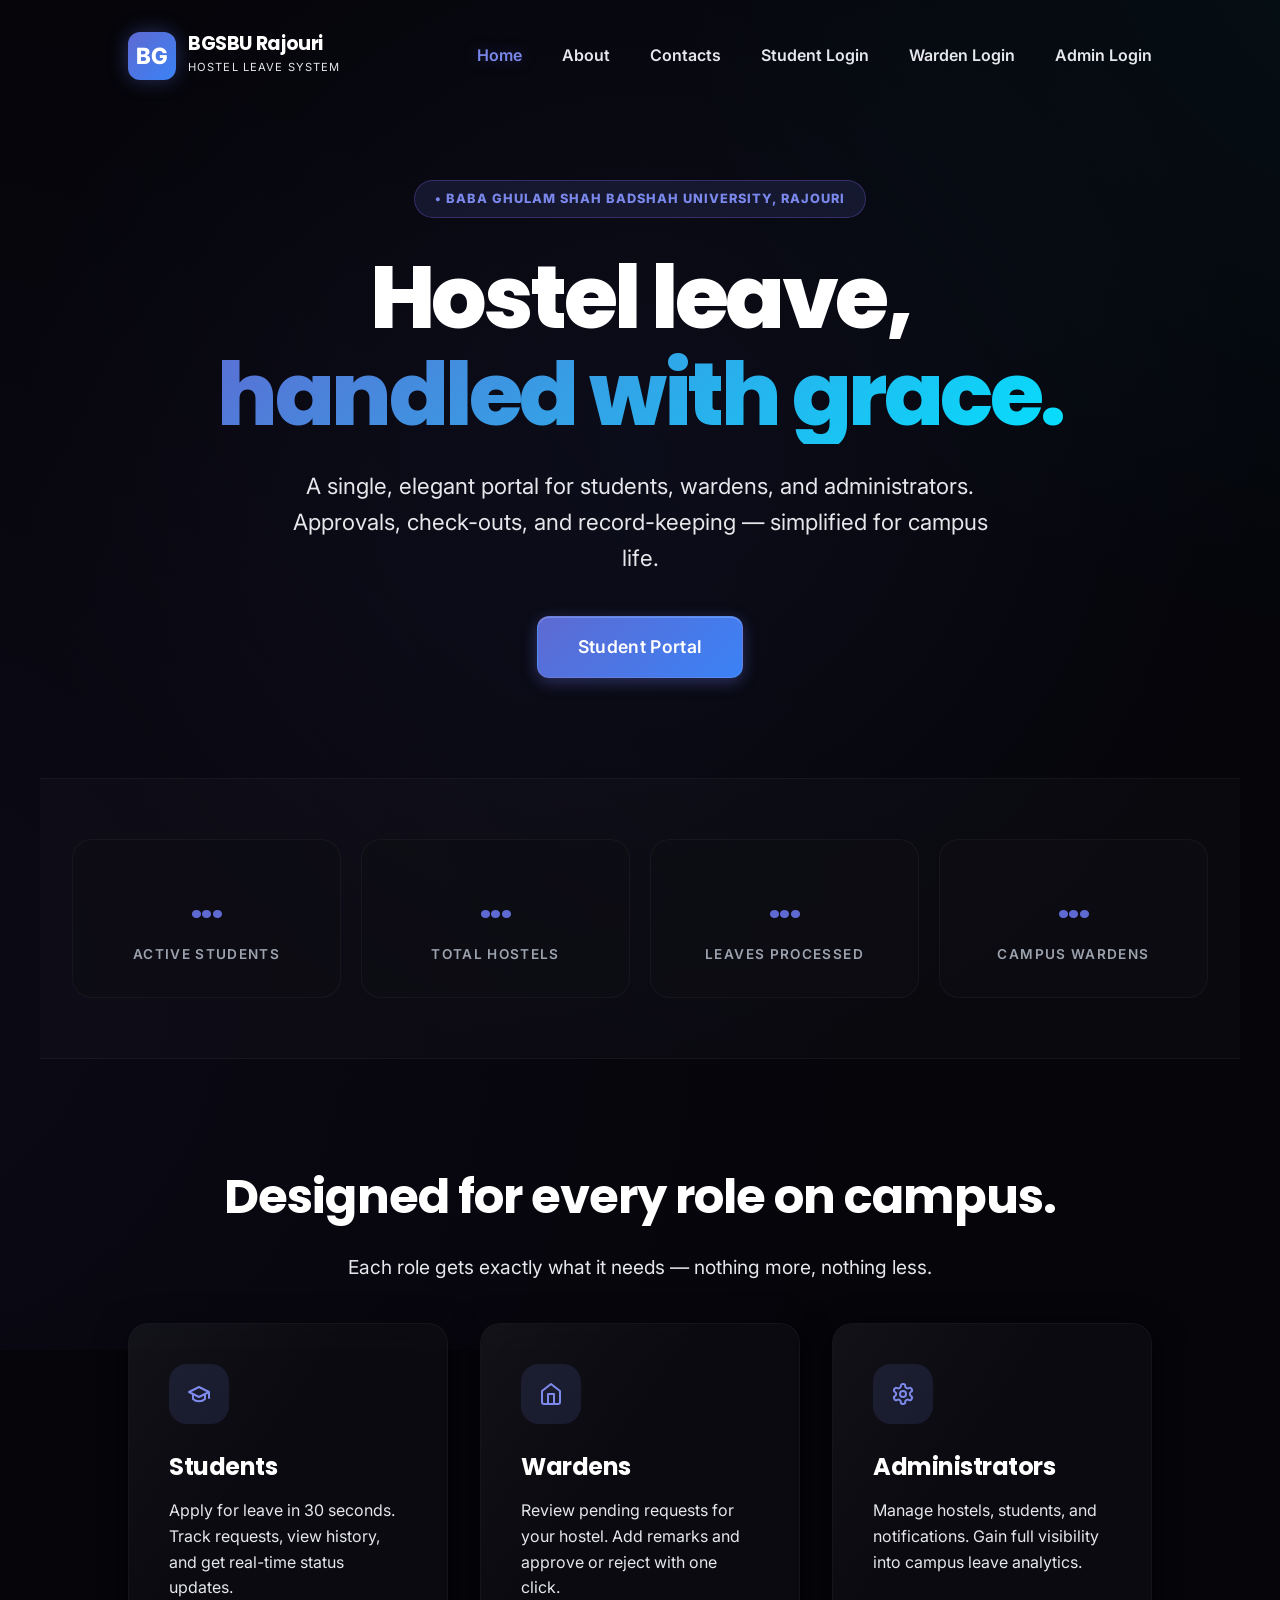
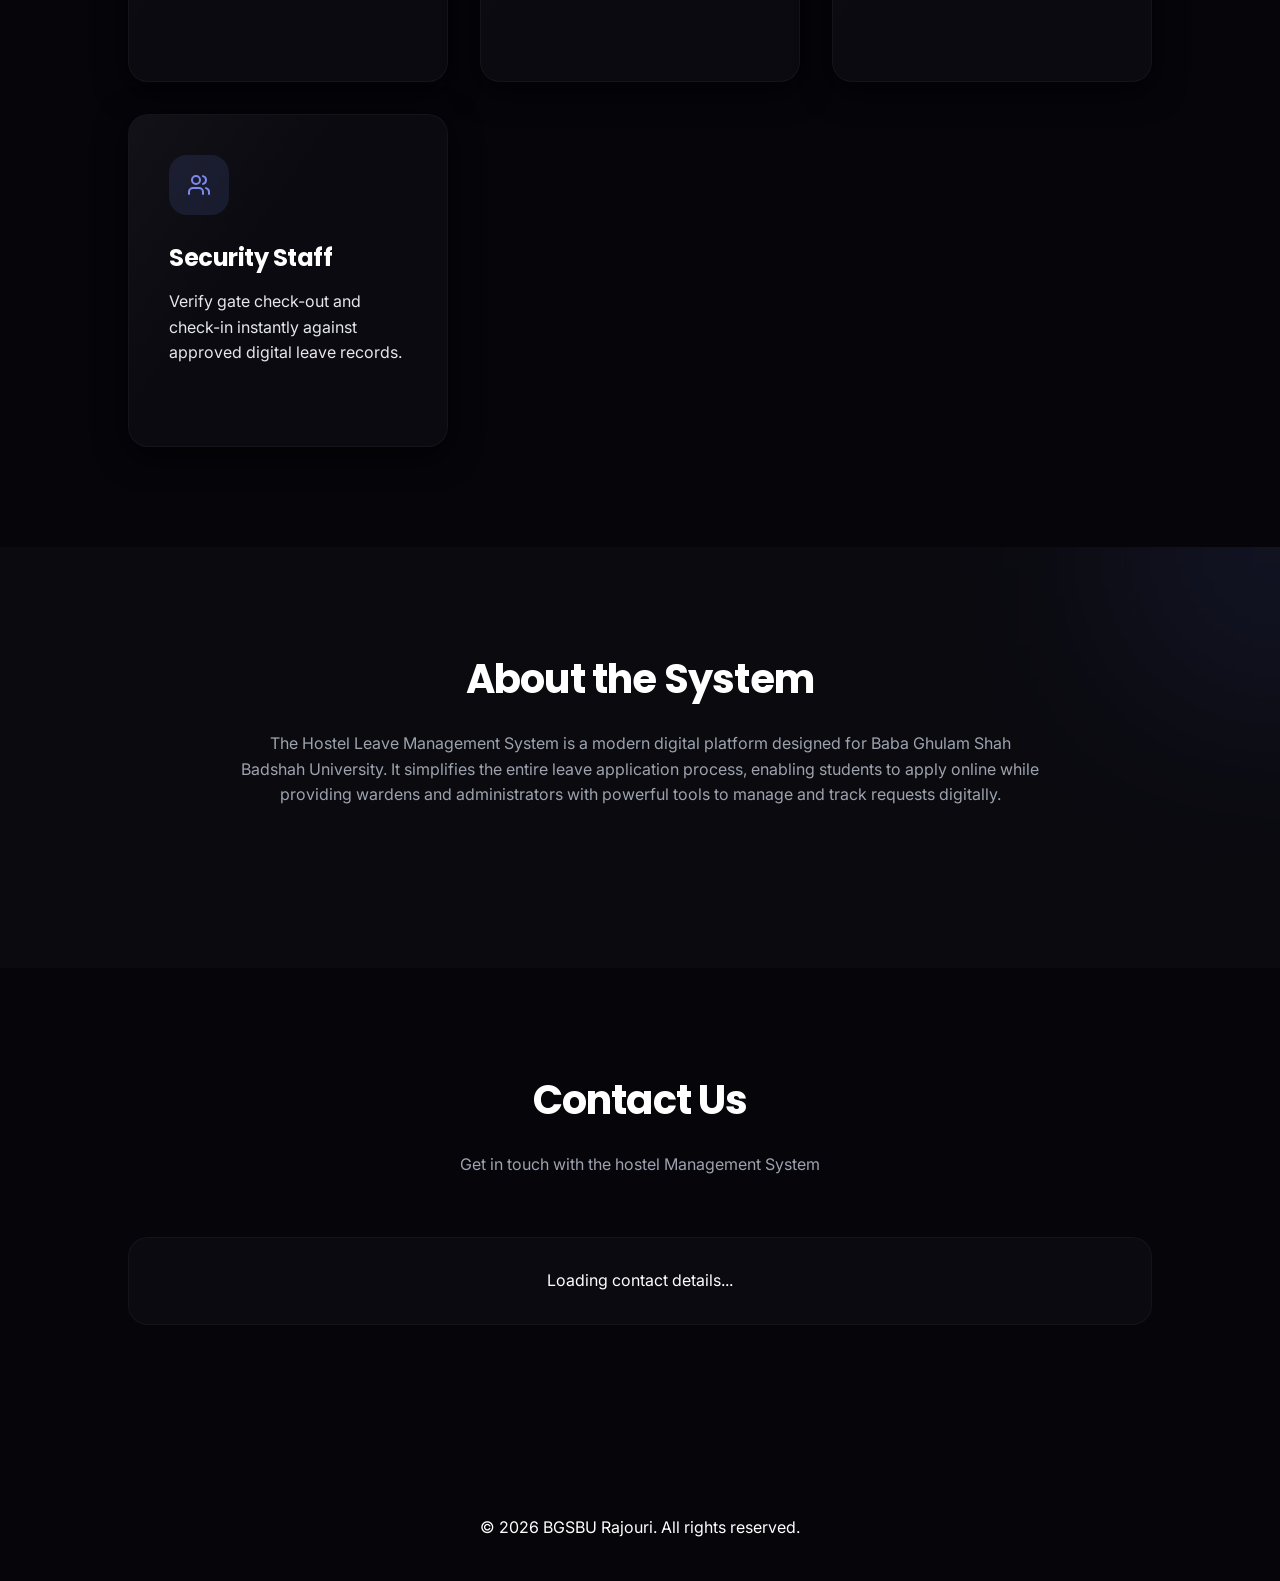
==== frontend/index.html @ d067db6d "Initial commit for production deployment" ====
<!DOCTYPE html>
<html lang="en">

<head>
    <meta charset="UTF-8">
    <meta name="viewport" content="width=device-width, initial-scale=1.0">
    <title>BGSBU Rajouri - Hostel Leave Management System</title>
    <link rel="stylesheet" href="style.css">
</head>

<body>

    <!-- ================= NAVBAR ================= -->
    <header class="navbar">
        <div class="logo">
            <div class="logo-box">BG</div>
            <div class="logo-text">
                <h2>BGSBU Rajouri</h2>
                <span>HOSTEL LEAVE SYSTEM</span>
            </div>
        </div>
        <nav class="nav-links">
            <a href="index.html" class="active">Home</a>
            <a href="#about">About</a>
            <a href="#contacts">Contacts</a>
            <a href="student-login.html">Student Login</a>
            <a href="warden-login.html">Warden Login</a>
            <a href="admin-login.html">Admin Login</a>
        </nav>
    </header>

    <!-- ================= HERO SECTION ================= -->
    <section class="hero">
        <div class="badge">• BABA GHULAM SHAH BADSHAH UNIVERSITY, RAJOURI</div>
        <h1>Hostel leave, <span>handled with grace.</span></h1>
        <p>
            A single, elegant portal for students, wardens, and administrators.
            Approvals, check-outs, and record-keeping — simplified for campus life.
        </p>
        <div class="hero-buttons" style="display: flex; gap: 16px; justify-content: center;">
            <a href="student-login.html" class="btn btn-primary" style="padding: 16px 40px; font-size: 1.1rem;">Student
                Portal</a>
        </div>
    </section>

    <!-- ================= STATS ================= -->
    <!-- ================= LIVE STATISTICS ================= -->
    <section class="stats" id="live-stats">
        <div class="stat">
            <h2 id="stat-students">...</h2>
            <p>ACTIVE STUDENTS</p>
        </div>
        <div class="stat">
            <h2 id="stat-hostels">...</h2>
            <p>TOTAL HOSTELS</p>
        </div>
        <div class="stat">
            <h2 id="stat-leaves">...</h2>
            <p>LEAVES PROCESSED</p>
        </div>
        <div class="stat">
            <h2 id="stat-wardens">...</h2>
            <p>CAMPUS WARDENS</p>
        </div>
    </section>

    <!-- ================= ROLES SECTION ================= -->
    <section class="roles">
        <h2>Designed for every role on campus.</h2>
        <p class="roles-subtext">Each role gets exactly what it needs — nothing more, nothing less.</p>

        <div class="cards">
            <!-- Student -->
            <div class="card">
                <div class="icon">
                    <svg xmlns="http://www.w3.org/2000/svg" width="24" height="24" viewBox="0 0 24 24" fill="none"
                        stroke="currentColor" stroke-width="2" stroke-linecap="round" stroke-linejoin="round">
                        <path d="M22 10v6M2 10l10-5 10 5-10 5z" />
                        <path d="M6 12v5c3 3 9 3 12 0v-5" />
                    </svg>
                </div>
                <h3>Students</h3>
                <p>Apply for leave in 30 seconds. Track requests, view history, and get real-time status updates.</p>
            </div>

            <!-- Warden -->
            <div class="card">
                <div class="icon">
                    <svg xmlns="http://www.w3.org/2000/svg" width="24" height="24" viewBox="0 0 24 24" fill="none"
                        stroke="currentColor" stroke-width="2" stroke-linecap="round" stroke-linejoin="round">
                        <path d="m3 9 9-7 9 7v11a2 2 0 0 1-2 2H5a2 2 0 0 1-2-2z" />
                        <polyline points="9 22 9 12 15 12 15 22" />
                    </svg>
                </div>
                <h3>Wardens</h3>
                <p>Review pending requests for your hostel. Add remarks and approve or reject with one click.</p>
            </div>

            <!-- Admin -->
            <div class="card">
                <div class="icon">
                    <svg xmlns="http://www.w3.org/2000/svg" width="24" height="24" viewBox="0 0 24 24" fill="none"
                        stroke="currentColor" stroke-width="2" stroke-linecap="round" stroke-linejoin="round">
                        <path
                            d="M12.22 2h-.44a2 2 0 0 0-2 2v.18a2 2 0 0 1-1 1.73l-.43.25a2 2 0 0 1-2 0l-.15-.08a2 2 0 0 0-2.73.73l-.22.38a2 2 0 0 0 .73 2.73l.15.1a2 2 0 0 1 1 1.72v.51a2 2 0 0 1-1 1.74l-.15.09a2 2 0 0 0-.73 2.73l.22.38a2 2 0 0 0 2.73.73l.15-.08a2 2 0 0 1 2 0l.43.25a2 2 0 0 1 1 1.73V20a2 2 0 0 0 2 2h.44a2 2 0 0 0 2-2v-.18a2 2 0 0 1 1-1.73l.43-.25a2 2 0 0 1 2 0l.15.08a2 2 0 0 0 2.73-.73l.22-.39a2 2 0 0 0-.73-2.73l-.15-.1a2 2 0 0 1-1-1.72v-.51a2 2 0 0 1 1-1.74l.15-.09a2 2 0 0 0 .73-2.73l-.22-.38a2 2 0 0 0-2.73-.73l-.15.08a2 2 0 0 1-2 0l-.43-.25a2 2 0 0 1-1-1.73V4a2 2 0 0 0-2-2z" />
                        <circle cx="12" cy="12" r="3" />
                    </svg>
                </div>
                <h3>Administrators</h3>
                <p>Manage hostels, students, and notifications. Gain full visibility into campus leave analytics.</p>
            </div>

            <!-- Gate -->
            <div class="card">
                <div class="icon">
                    <svg xmlns="http://www.w3.org/2000/svg" width="24" height="24" viewBox="0 0 24 24" fill="none"
                        stroke="currentColor" stroke-width="2" stroke-linecap="round" stroke-linejoin="round">
                        <path d="M16 21v-2a4 4 0 0 0-4-4H6a4 4 0 0 0-4 4v2" />
                        <circle cx="9" cy="7" r="4" />
                        <path d="M22 21v-2a4 4 0 0 0-3-3.87" />
                        <path d="M16 3.13a4 4 0 0 1 0 7.75" />
                    </svg>
                </div>
                <h3>Security Staff</h3>
                <p>Verify gate check-out and check-in instantly against approved digital leave records.</p>
            </div>
        </div>
    </section>

    <!-- ================= ABOUT SECTION ================= -->
    <section id="about" class="about-section" style="padding: 100px 10%; background: var(--bg-dark);">
        <div class="section-title" style="text-align: center; margin-bottom: 60px;">
            <h2 style="font-size: 2.5rem; margin-bottom: 20px;">About the System</h2>
            <p id="about-description" style="max-width: 800px; margin: 0 auto; color: var(--text-dim);">
                The Hostel Leave Management System is a modern digital platform designed for Baba Ghulam Shah Badshah
                University.
                It simplifies the entire leave application process, enabling students to apply online while providing
                wardens
                and administrators with powerful tools to manage and track requests digitally.
            </p>
        </div>
    </section>

    <!-- ================= CONTACTS SECTION ================= -->
    <section id="contacts" class="contacts-section" style="padding: 100px 10%; background: var(--bg-deep);">
        <div class="section-title" style="text-align: center; margin-bottom: 60px;">
            <h2 style="font-size: 2.5rem; margin-bottom: 20px;">Contact Us</h2>
            <p style="color: var(--text-dim);">Get in touch with the hostel Management System</p>
        </div>

        <div class="contact-grid" id="contact-details-container"
            style="display: grid; grid-template-columns: repeat(auto-fit, minmax(250px, 1fr)); gap: 30px;">
            <!-- Dynamic Contact Cards will be injected here -->
            <div class="contact-card loading-skeleton"
                style="background: var(--bg-card); padding: 30px; border-radius: 20px; border: 1px solid var(--glass-border); text-align: center;">
                <p>Loading contact details...</p>
            </div>
        </div>
    </section>

    <footer
        style="padding: var(--space-10) 10%; text-align: center; color: var(--slate-500); border-top: 1px solid var(--slate-100);">
        <p>&copy; 2026 BGSBU Rajouri. All rights reserved.</p>
    </footer>

    <script src="script.js?v=10"></script>
</body>

</html>
---- frontend/style.css ----
/* 
    ==========================================================================
    HOSTEL LEAVE MANAGEMENT SYSTEM - FUTURISTIC PREMIUM DARK UI
    ==========================================================================
*/

@import url('https://fonts.googleapis.com/css2?family=Inter:wght@300;400;500;600;700;800&family=Poppins:wght@400;500;600;700;800&display=swap');

:root {
    /* Core Premium Dark Palette (Vercel/Linear inspired) */
    --bg-deep: #05050A;
    --bg-dark: #0A0A0F;
    --bg-card: rgba(15, 15, 20, 0.65);

    /* Primary Accent - Sophisticated Indigo/Cyan */
    --primary: #5E6AD2;
    --primary-hover: #7B88EB;
    --primary-glow: rgba(94, 106, 210, 0.4);
    --primary-light: rgba(94, 106, 210, 0.15);

    /* Semantic Colors */
    --success: #10B981;
    --danger: #F43F5E;
    --warning: #F59E0B;
    --info: #00E5FF;
    /* Electric Cyan */

    /* Neutral/Text Palette */
    --text-main: #FFFFFF;
    --text-muted: #E5E7EB;
    --text-dim: #9CA3AF;

    /* Advanced Glassmorphism Tokens */
    --glass-bg: rgba(10, 10, 15, 0.55);
    --glass-border: rgba(255, 255, 255, 0.04);
    --glass-shadow: 0 8px 32px 0 rgba(0, 0, 0, 0.5);
    --glass-blur: blur(24px);

    /* Transitions & Radii */
    --transition: cubic-bezier(0.25, 1, 0.5, 1) 0.4s;
    --radius-lg: 20px;
    --radius-md: 12px;
    --radius-sm: 6px;

    /* Spacing System */
    --space-1: 4px;
    --space-2: 8px;
    --space-3: 12px;
    --space-4: 16px;
    --space-6: 24px;
    --space-8: 32px;
    --space-10: 40px;
}

/* ===================== RESET & BASE ===================== */
* {
    margin: 0;
    padding: 0;
    box-sizing: border-box;
    -webkit-font-smoothing: antialiased;
    -moz-osx-font-smoothing: grayscale;
}

body {
    font-family: 'Inter', sans-serif;
    background-color: var(--bg-deep);
    color: var(--text-main);
    line-height: 1.6;
    overflow-x: hidden;
    min-height: 100vh;
}

/* Futuristic Ambient Animated Background */
body::before {
    content: '';
    position: fixed;
    top: -50%;
    left: -50%;
    width: 200%;
    height: 200%;
    background:
        radial-gradient(circle at 50% 50%, rgba(94, 106, 210, 0.08) 0%, transparent 40%),
        radial-gradient(circle at 80% 20%, rgba(0, 229, 255, 0.05) 0%, transparent 30%),
        radial-gradient(circle at 20% 80%, rgba(139, 92, 246, 0.05) 0%, transparent 40%),
        var(--bg-deep);
    z-index: -1;
    animation: ambientShift 30s ease-in-out infinite alternate;
}

body.warden-portal-bg::before {
    background:
        radial-gradient(circle at 50% 50%, rgba(245, 158, 11, 0.08) 0%, transparent 40%),
        radial-gradient(circle at 80% 20%, rgba(245, 158, 11, 0.05) 0%, transparent 30%),
        radial-gradient(circle at 20% 80%, rgba(139, 92, 246, 0.05) 0%, transparent 40%),
        var(--bg-deep);
}

body.admin-portal-bg::before {
    background:
        radial-gradient(circle at 50% 50%, rgba(244, 63, 94, 0.08) 0%, transparent 40%),
        radial-gradient(circle at 80% 20%, rgba(244, 63, 94, 0.05) 0%, transparent 30%),
        radial-gradient(circle at 20% 80%, rgba(0, 229, 255, 0.05) 0%, transparent 40%),
        var(--bg-deep);
}

@keyframes ambientShift {
    0% {
        transform: rotate(0deg) scale(1);
    }

    100% {
        transform: rotate(15deg) scale(1.1);
    }
}

h1,
h2,
h3,
h4,
h5,
h6 {
    font-family: 'Poppins', sans-serif;
    font-weight: 700;
    letter-spacing: -0.02em;
}

a {
    text-decoration: none;
    color: inherit;
    transition: var(--transition);
}

button {
    font-family: inherit;
}

/* Custom Scrollbar */
::-webkit-scrollbar {
    width: 8px;
}

::-webkit-scrollbar-track {
    background: var(--bg-deep);
}

::-webkit-scrollbar-thumb {
    background: var(--glass-border);
    border-radius: 10px;
}

::-webkit-scrollbar-thumb:hover {
    background: var(--text-dim);
}

/* ===================== DASHBOARD LAYOUT ===================== */

.dashboard-wrapper {
    display: flex;
    min-height: 100vh;
    background: transparent;
}

/* Top Navbar */
.dash-navbar {
    height: 80px;
    background: var(--glass-bg);
    backdrop-filter: var(--glass-blur);
    border-bottom: 1px solid var(--glass-border);
    display: flex;
    align-items: center;
    padding: 0 var(--space-8);
    position: fixed;
    top: 0;
    left: 0;
    right: 0;
    z-index: 1001;
    justify-content: space-between;
}

.sidebar-toggle-btn {
    display: flex;
    justify-content: center;
    align-items: center;
    width: 48px;
    height: 48px;
    background: rgba(255, 255, 255, 0.05);
    border: 1px solid rgba(255, 255, 255, 0.1);
    border-radius: var(--radius-md);
    cursor: pointer;
    transition: var(--transition);
    margin-right: var(--space-4);
    flex-shrink: 0;
    color: var(--text-main);
}

.sidebar-toggle-btn:hover {
    background: rgba(255, 255, 255, 0.1);
    border-color: rgba(94, 106, 210, 0.4);
    color: var(--primary-hover);
    transform: scale(1.05);
}

.sidebar-toggle-btn svg {
    width: 24px;
    height: 24px;
    transition: var(--transition);
}

.logo {
    display: flex;
    align-items: center;
    gap: var(--space-3);
}

.logo-box {
    width: 48px;
    height: 48px;
    background: linear-gradient(135deg, var(--primary), #3b82f6);
    color: white;
    display: flex;
    align-items: center;
    justify-content: center;
    border-radius: var(--radius-md);
    font-weight: 800;
    font-size: 1.4rem;
    box-shadow: 0 0 20px var(--primary-glow);
}

.logo-text h2 {
    font-size: 1.2rem;
    color: var(--text-main);
    line-height: 1;
}

.logo-text span {
    font-size: 0.7rem;
    color: var(--text-muted);
    text-transform: uppercase;
    letter-spacing: 0.1em;
}

.dash-user-info {
    display: flex;
    align-items: center;
    gap: var(--space-4);
}

.dash-user-avatar {
    width: 44px;
    height: 44px;
    background: var(--primary-light);
    border: 1px solid var(--primary);
    color: var(--primary-hover);
    border-radius: 50%;
    display: flex;
    align-items: center;
    justify-content: center;
    font-weight: 700;
}

.dash-user-name {
    display: flex;
    flex-direction: column;
}

.dash-user-name span {
    font-weight: 600;
    font-size: 0.9rem;
}

.dash-user-name small {
    color: var(--text-muted);
    font-size: 0.75rem;
}

.dash-logout-btn {
    padding: 10px 18px;
    background: rgba(244, 63, 94, 0.1);
    border: 1px solid rgba(244, 63, 94, 0.2);
    color: var(--danger);
    border-radius: var(--radius-sm);
    display: flex;
    align-items: center;
    gap: 8px;
    font-weight: 600;
}

.dash-logout-btn:hover {
    background: var(--danger);
    color: white;
}

/* Sidebar Styling */
.sidebar {
    width: 280px;
    background: var(--glass-bg);
    backdrop-filter: var(--glass-blur);
    border-right: 1px solid var(--glass-border);
    position: fixed;
    top: 80px;
    bottom: 0;
    left: 0;
    z-index: 1000;
    display: flex;
    flex-direction: column;
    padding: var(--space-6) var(--space-4);
    transition: var(--transition);
}

.sidebar.collapsed {
    width: 88px;
}

.sidebar-profile {
    padding: var(--space-4);
    background: rgba(255, 255, 255, 0.03);
    border-radius: var(--radius-md);
    border: 1px solid var(--glass-border);
    display: flex;
    align-items: center;
    gap: var(--space-3);
    margin-bottom: var(--space-8);
}

.sidebar-profile-avatar {
    width: 44px;
    height: 44px;
    background: linear-gradient(135deg, var(--primary), #4f46e5);
    border-radius: 12px;
    display: flex;
    align-items: center;
    justify-content: center;
    font-weight: 800;
    box-shadow: 0 4px 15px rgba(139, 92, 246, 0.3);
}

.sidebar-profile-text {
    overflow: hidden;
    transition: var(--transition);
}

.sidebar.collapsed .sidebar-profile-text {
    width: 0;
    opacity: 0;
    margin: 0;
}

.sidebar-profile-name {
    font-weight: 600;
    font-size: 0.95rem;
    white-space: nowrap;
}

.sidebar-profile-role {
    font-size: 0.75rem;
    color: var(--text-muted);
}

.sidebar-section-label {
    padding: 0 var(--space-4);
    margin-bottom: var(--space-4);
    font-size: 0.7rem;
    font-weight: 800;
    color: var(--text-dim);
    text-transform: uppercase;
    letter-spacing: 0.15em;
}

.sidebar.collapsed .sidebar-section-label {
    opacity: 0;
}

.sidebar-nav {
    display: flex;
    flex-direction: column;
    gap: 8px;
}

.nav-item {
    display: flex;
    align-items: center;
    gap: 14px;
    padding: 12px 16px;
    border-radius: 12px;
    color: var(--text-muted);
    font-weight: 500;
    font-size: 0.95rem;
    transition: var(--transition);
    border: 1px solid transparent;
    background: transparent;
    cursor: pointer;
    text-align: left;
    position: relative;
    overflow: hidden;
}

.nav-item::before {
    content: '';
    position: absolute;
    top: 0;
    left: 0;
    width: 3px;
    height: 100%;
    background: var(--primary);
    transform: scaleY(0);
    transition: transform 0.3s ease;
    transform-origin: center;
}

.nav-item:hover {
    background: rgba(255, 255, 255, 0.03);
    color: var(--text-main);
    transform: translateX(4px);
}

.nav-item.active {
    background: linear-gradient(90deg, var(--primary-light), transparent);
    color: var(--primary-hover);
    border: 1px solid rgba(94, 106, 210, 0.2);
    border-left: none;
    border-right: none;
}

.nav-item.active::before {
    transform: scaleY(1);
}

.nav-icon {
    font-size: 1.2rem;
    display: flex;
    align-items: center;
    justify-content: center;
    min-width: 24px;
    transition: var(--transition);
}

.nav-item:hover .nav-icon {
    transform: scale(1.1);
    color: var(--info);
}

.sidebar.collapsed .nav-label {
    display: none;
}

/* Main Content Area */
.dash-main {
    margin-left: 280px;
    margin-top: 80px;
    padding: var(--space-10) var(--space-8);
    flex-grow: 1;
    transition: var(--transition);
}

.sidebar.collapsed+.dash-main {
    margin-left: 88px;
}

/* ===================== COMPONENTS ===================== */

/* Premium Glass Cards */
.card,
.admin-section,
.auth-card {
    background: var(--bg-card);
    backdrop-filter: var(--glass-blur);
    border: 1px solid var(--glass-border);
    border-radius: var(--radius-lg);
    box-shadow: var(--glass-shadow);
    padding: var(--space-8);
    margin-bottom: var(--space-10);
    transition: var(--transition);
    position: relative;
    overflow: hidden;
}

.card::after,
.admin-section::after,
.auth-card::after {
    content: '';
    position: absolute;
    top: 0;
    left: 0;
    width: 100%;
    height: 100%;
    background: linear-gradient(125deg, rgba(255, 255, 255, 0.03) 0%, transparent 40%);
    pointer-events: none;
}

.card:hover,
.admin-section:hover {
    border-color: rgba(255, 255, 255, 0.1);
    background: rgba(20, 20, 28, 0.7);
    transform: translateY(-4px);
    box-shadow: 0 12px 40px rgba(0, 0, 0, 0.6), 0 0 0 1px rgba(94, 106, 210, 0.2);
}

.section-page-title {
    margin-bottom: var(--space-10);
}

.section-page-title h1 {
    font-size: 2.5rem;
    margin-bottom: 8px;
    background: linear-gradient(to right, #fff, var(--text-muted));
    -webkit-background-clip: text;
    background-clip: text;
    -webkit-text-fill-color: transparent;
}

.section-page-title p {
    color: var(--text-muted);
    font-size: 1.1rem;
}

.section-header {
    display: flex;
    justify-content: space-between;
    align-items: center;
    margin-bottom: var(--space-8);
    padding-bottom: var(--space-4);
    border-bottom: 1px solid var(--glass-border);
}

.section-header h2 {
    font-size: 1.5rem;
    color: var(--text-main);
}

/* Stats Grid */
.admin-stats {
    display: grid;
    grid-template-columns: repeat(auto-fit, minmax(280px, 1fr));
    gap: var(--space-8);
    margin-bottom: var(--space-10);
}

.stat-card {
    background: var(--bg-card);
    border: 1px solid var(--glass-border);
    border-radius: var(--radius-lg);
    padding: var(--space-8);
    display: flex;
    align-items: center;
    gap: var(--space-6);
    transition: var(--transition);
    position: relative;
    overflow: hidden;
}

.stat-card::before {
    content: '';
    position: absolute;
    top: 0;
    left: 0;
    width: 100%;
    height: 100%;
    background: linear-gradient(45deg, transparent, rgba(255, 255, 255, 0.03));
    pointer-events: none;
}

.stat-card:hover {
    transform: translateY(-8px);
    border-color: var(--primary);
    box-shadow: 0 20px 40px rgba(0, 0, 0, 0.4);
}

.stat-icon {
    width: 70px;
    height: 70px;
    background: var(--primary-light);
    color: var(--primary-hover);
    border-radius: 20px;
    display: flex;
    align-items: center;
    justify-content: center;
    font-size: 2.2rem;
    box-shadow: inset 0 0 15px rgba(139, 92, 246, 0.2);
}

.stat-info h3 {
    font-size: 2.4rem;
    margin-bottom: 4px;
    letter-spacing: -0.05em;
}

.stat-info p {
    font-size: 0.9rem;
    color: var(--text-muted);
    font-weight: 500;
}

/* Tables Styling */
.students-table-container,
.table-container {
    width: 100%;
    overflow-x: auto;
    border-radius: var(--radius-md);
    background: transparent;
    border: 1px solid var(--glass-border);
}

.students-table,
.data-table {
    width: 100%;
    border-collapse: collapse;
}

.students-table th,
.data-table th {
    text-align: left;
    padding: 18px 24px;
    background: rgba(255, 255, 255, 0.03);
    color: #FFFFFF;
    font-size: 0.8rem;
    font-weight: 800;
    text-transform: uppercase;
    letter-spacing: 0.15em;
    border-bottom: 2px solid var(--glass-border);
}

.students-table td,
.data-table td {
    padding: 18px 24px;
    border-bottom: 1px solid var(--glass-border);
    font-size: 0.95rem;
    color: var(--text-main);
    background: transparent;
    transition: background var(--transition);
}

.students-table tr:hover td,
.data-table tr:hover td {
    background: rgba(255, 255, 255, 0.05);
}

.students-table tr:nth-child(even) td,
.data-table tr:nth-child(even) td {
    background: rgba(255, 255, 255, 0.015);
}

.students-table tr:last-child td,
.data-table tr:last-child td {
    border-bottom: none;
}

/* Status Badges */
.status-pill,
[class^="status-"] {
    padding: 8px 16px;
    border-radius: 99px;
    font-size: 0.7rem;
    font-weight: 800;
    text-transform: uppercase;
    letter-spacing: 0.05em;
}

.status-approved,
.status-active,
.status-success {
    background: rgba(16, 185, 129, 0.15);
    color: #10b981;
    border: 1px solid rgba(16, 185, 129, 0.3);
    box-shadow: 0 0 10px rgba(16, 185, 129, 0.2);
}

.status-pending,
.status-warning {
    background: rgba(245, 158, 11, 0.15);
    color: #f59e0b;
    border: 1px solid rgba(245, 158, 11, 0.3);
    box-shadow: 0 0 10px rgba(245, 158, 11, 0.2);
}

.status-rejected,
.status-inactive,
.status-danger {
    background: rgba(244, 63, 94, 0.15);
    color: #f43f5e;
    border: 1px solid rgba(244, 63, 94, 0.3);
    box-shadow: 0 0 10px rgba(244, 63, 94, 0.2);
}

/* Buttons */
.btn {
    padding: 12px 24px;
    border-radius: 12px;
    font-weight: 600;
    font-size: 0.95rem;
    transition: var(--transition);
    display: inline-flex;
    align-items: center;
    justify-content: center;
    gap: 10px;
    cursor: pointer;
    border: 1px solid transparent;
    position: relative;
    overflow: hidden;
    letter-spacing: 0.02em;
}

.btn-primary {
    background: linear-gradient(135deg, var(--primary), #3b82f6);
    color: white;
    box-shadow: 0 4px 15px var(--primary-glow), inset 0 1px 0 rgba(255, 255, 255, 0.2);
    border: 1px solid rgba(255, 255, 255, 0.1);
}

.btn-primary:hover {
    background: linear-gradient(135deg, var(--primary-hover), #60a5fa);
    transform: translateY(-2px) scale(1.02);
    box-shadow: 0 8px 25px var(--primary-glow), inset 0 1px 0 rgba(255, 255, 255, 0.3);
}

.btn-secondary {
    background: rgba(255, 255, 255, 0.03);
    color: var(--text-main);
    border: 1px solid var(--glass-border);
    backdrop-filter: blur(10px);
}

.btn-secondary:hover {
    background: rgba(255, 255, 255, 0.08);
    border-color: rgba(255, 255, 255, 0.15);
    transform: translateY(-2px);
}

.btn-small {
    padding: 8px 16px;
    font-size: 0.8rem;
    border-radius: 10px;
}

/* Form Styling */
.form-group {
    margin-bottom: var(--space-6);
}

.form-group label {
    display: block;
    margin-bottom: 8px;
    font-size: 0.85rem;
    font-weight: 600;
    color: var(--text-muted);
    letter-spacing: 0.02em;
}

.form-input,
select,
textarea,
input[type="text"],
input[type="password"],
input[type="email"],
input[type="tel"],
input[type="date"] {
    width: 100%;
    padding: 14px 16px;
    background: rgba(15, 15, 25, 0.7);
    border: 1px solid var(--glass-border);
    border-radius: 12px;
    color: #FFFFFF;
    font-family: inherit;
    font-size: 0.95rem;
    transition: all 0.3s ease;
}

.form-input::placeholder {
    color: rgba(255, 255, 255, 0.4);
}

.form-input:hover {
    background: rgba(255, 255, 255, 0.05);
    border-color: rgba(255, 255, 255, 0.2);
}

.form-input:focus {
    outline: none;
    border-color: var(--primary);
    background: rgba(255, 255, 255, 0.08);
    box-shadow: 0 0 0 4px rgba(94, 106, 210, 0.15), 0 0 20px rgba(94, 106, 210, 0.1);
}

.form-input[readonly] {
    background: rgba(255, 255, 255, 0.02);
    color: var(--text-muted);
    cursor: not-allowed;
}

.form-input::placeholder,
textarea::placeholder,
input::placeholder {
    color: var(--text-dim);
    opacity: 1;
}

select option {
    background: var(--bg-deep);
    color: var(--text-main);
}

/* Hide Default Browser Password Reveal Icons */
input::-ms-reveal,
input::-ms-clear {
    display: none !important;
}

input::-webkit-contacts-auto-fill-button,
input::-webkit-credentials-auto-fill-button {
    visibility: hidden;
    display: none !important;
    pointer-events: none;
}

.password-toggle {
    user-select: none;
    transition: var(--transition);
}

.password-toggle:hover {
    color: var(--primary) !important;
}

/* ===================== AUTH PAGES ===================== */

.auth-container {
    min-height: 100vh;
    display: flex;
    align-items: center;
    justify-content: center;
    padding: var(--space-6);
    position: relative;
    z-index: 10;
}

.auth-card {
    max-width: 440px;
    width: 100%;
    padding: var(--space-10) var(--space-8);
    box-shadow: 0 25px 50px -12px rgba(0, 0, 0, 0.5), 0 0 0 1px rgba(255, 255, 255, 0.05);
}

.auth-header {
    text-align: center;
    margin-bottom: var(--space-10);
}

.auth-header h1 {
    font-size: 2rem;
    margin-bottom: 8px;
    color: white;
    letter-spacing: -0.04em;
}

.auth-header p {
    color: var(--text-muted);
    font-size: 0.95rem;
}

/* ===================== MODALS ===================== */
.modal {
    display: none;
    position: fixed;
    inset: 0;
    z-index: 2000;
    background: rgba(2, 2, 5, 0.7);
    backdrop-filter: blur(12px);
    overflow-y: auto;
    padding: var(--space-10) var(--space-4);
    opacity: 0;
    transition: opacity 0.3s ease;
}

.modal.show {
    opacity: 1;
}

.modal-content {
    background: var(--bg-card);
    backdrop-filter: blur(20px);
    border: 1px solid rgba(255, 255, 255, 0.08);
    border-radius: var(--radius-lg);
    box-shadow: 0 25px 50px -12px rgba(0, 0, 0, 0.7), 
                0 0 0 1px rgba(255, 255, 255, 0.05),
                inset 0 0 20px rgba(255, 255, 255, 0.02);
    transform: translateY(20px) scale(0.95);
    transition: transform 0.4s cubic-bezier(0.16, 1, 0.3, 1);
    max-width: 650px;
    width: 100%;
    margin: auto;
    position: relative;
    color: var(--text-main);
}

.modal.show .modal-content {
    transform: translateY(0) scale(1);
}

.modal-header {
    padding: var(--space-8);
    border-bottom: 1px solid var(--glass-border);
    display: flex;
    justify-content: space-between;
    align-items: center;
}

.modal-body {
    padding: var(--space-8);
}

.modal-close {
    font-size: 2rem;
    color: var(--text-muted);
    cursor: pointer;
    transition: var(--transition);
}

.modal-close:hover {
    color: white;
}

.form-row {
    display: grid;
    grid-template-columns: 1fr 1fr;
    gap: 20px;
    margin-bottom: 20px;
}

/* Modal Detail Specifics */
.modal-detail-grid {
    display: grid;
    grid-template-columns: 1fr 1fr;
    gap: 20px;
    margin-bottom: 24px;
}

.detail-item {
    display: flex;
    flex-direction: column;
    gap: 4px;
}

.detail-label {
    font-size: 0.75rem;
    font-weight: 800;
    text-transform: uppercase;
    letter-spacing: 0.1em;
    color: var(--info); /* Neon Cyan */
    opacity: 0.9;
}

.detail-value {
    font-size: 1rem;
    font-weight: 500;
    color: #FFFFFF;
}

.detail-section-title {
    font-size: 0.9rem;
    font-weight: 700;
    margin-bottom: 12px;
    color: var(--info);
    display: flex;
    align-items: center;
    gap: 8px;
}

.detail-text-box {
    background: rgba(255, 255, 255, 0.03);
    border: 1px solid rgba(255, 255, 255, 0.06);
    border-radius: var(--radius-md);
    padding: 16px;
    color: var(--text-muted);
    font-size: 0.95rem;
    line-height: 1.6;
    margin-top: 8px;
    min-height: 50px;
    box-shadow: inset 0 2px 4px rgba(0, 0, 0, 0.2);
}

.modal-header h3 {
    color: #FFFFFF;
    font-size: 1.4rem;
    text-shadow: 0 0 20px rgba(255, 255, 255, 0.1);
}

.modal-body strong {
    color: var(--info);
    font-weight: 600;
}

/* ===================== UTILITIES ===================== */
.text-gradient {
    background: linear-gradient(135deg, var(--primary), var(--info));
    -webkit-background-clip: text;
    background-clip: text;
    -webkit-text-fill-color: transparent;
}

.fadeIn {
    animation: fadeInAnim 0.5s var(--transition);
}

@keyframes fadeInAnim {
    from {
        opacity: 0;
        transform: translateY(15px);
    }

    to {
        opacity: 1;
        transform: translateY(0);
    }
}

/* Override Inline Styled Sidebar Stats for Theme Consistency */
.sb-stats-row>div {
    background: var(--primary-light) !important;
    border: 1px solid rgba(94, 106, 210, 0.15) !important;
    backdrop-filter: blur(10px);
}

.sb-stats-row div[id^="sb-total"] {
    color: var(--primary-hover) !important;
    text-shadow: 0 0 10px var(--primary-glow);
}

.sb-stats-row div:not([id^="sb-total"]) {
    color: var(--text-muted) !important;
}

/* Enhanced Table Actions */
.table-actions .btn {
    padding: 6px !important;
    min-width: 34px;
    height: 34px;
    border-radius: 8px;
}

/* Fade In Animation for Content Sections */
.content-section {
    display: none;
    opacity: 0;
}

.content-section.active-section {
    display: block;
    animation: fadeInContent 0.6s cubic-bezier(0.22, 1, 0.36, 1) forwards;
}

@keyframes fadeInContent {
    from {
        opacity: 0;
        transform: translateY(20px);
    }

    to {
        opacity: 1;
        transform: translateY(0);
    }
}

/* Logo Box Animation */
.logo-box {
    animation: float 4s ease-in-out infinite;
}

@keyframes float {

    0%,
    100% {
        transform: translateY(0);
    }

    50% {
        transform: translateY(-5px);
    }
}

/* ===================== LANDING PAGE STYLES ===================== */

.navbar {
    display: flex;
    justify-content: space-between;
    align-items: center;
    padding: var(--space-8) 10%;
    position: absolute;
    top: 0;
    left: 0;
    right: 0;
    z-index: 100;
}

.nav-links {
    display: flex;
    gap: var(--space-10);
}

.nav-links a {
    color: var(--text-muted);
    font-weight: 600;
    font-size: 1rem;
    transition: var(--transition);
}

.nav-links a:hover,
.nav-links a.active {
    color: var(--primary-hover);
    text-shadow: 0 0 15px var(--primary-glow);
}

.hero {
    padding: 180px 10% 100px;
    text-align: center;
    max-width: 1200px;
    margin: 0 auto;
}

.hero .badge {
    display: inline-block;
    padding: 8px 20px;
    background: var(--primary-light);
    color: var(--primary-hover);
    border: 1px solid rgba(139, 92, 246, 0.3);
    border-radius: 99px;
    font-size: 0.8rem;
    font-weight: 800;
    margin-bottom: var(--space-8);
    letter-spacing: 1px;
}

.hero h1 {
    font-size: 5.5rem;
    line-height: 1.1;
    margin-bottom: var(--space-6);
    letter-spacing: -0.04em;
    font-weight: 800;
}

.hero h1 span {
    display: block;
    background: linear-gradient(135deg, var(--primary), var(--info));
    -webkit-background-clip: text;
    background-clip: text;
    -webkit-text-fill-color: transparent;
}

.hero p {
    font-size: 1.4rem;
    color: var(--text-muted);
    max-width: 700px;
    margin: 0 auto var(--space-10);
    line-height: 1.6;
}

.hero-buttons {
    display: flex;
    justify-content: center;
    gap: var(--space-6);
}

/* Landing Stats */
.stats {
    display: grid;
    grid-template-columns: repeat(3, 1fr);
    gap: var(--space-8);
    padding: var(--space-10) 10%;
    max-width: 1200px;
    margin: 0 auto;
}

.stat {
    text-align: center;
    padding: var(--space-8);
    background: var(--bg-card);
    border: 1px solid var(--glass-border);
    border-radius: var(--radius-lg);
}

.stat h2 {
    font-size: 3rem;
    margin-bottom: 4px;
    color: var(--primary-hover);
}

.stat p {
    font-size: 0.9rem;
    font-weight: 700;
    color: var(--text-muted);
    letter-spacing: 2px;
}

/* Roles Section */
.roles {
    padding: 100px 10%;
    text-align: center;
    max-width: 1400px;
    margin: 0 auto;
}

.roles h2 {
    font-size: 3rem;
    margin-bottom: 16px;
}

.roles-subtext {
    color: var(--text-muted);
    font-size: 1.2rem;
    margin-bottom: var(--space-10);
}

.roles .cards {
    display: grid;
    grid-template-columns: repeat(auto-fit, minmax(280px, 1fr));
    gap: var(--space-8);
}

.roles .card {
    padding: var(--space-10);
    text-align: left;
    height: 100%;
}

.roles .card .icon {
    width: 60px;
    height: 60px;
    background: var(--primary-light);
    color: var(--primary-hover);
    border-radius: 18px;
    display: flex;
    align-items: center;
    justify-content: center;
    margin-bottom: var(--space-6);
}

.roles .card h3 {
    font-size: 1.5rem;
    margin-bottom: 12px;
}

.roles .card p {
    color: var(--text-muted);
    font-size: 1rem;
    line-height: 1.6;
}

footer {
    padding: var(--space-10) 10%;
    text-align: center;
    color: var(--text-dim);
    border-top: 1px solid var(--glass-border);
    margin-top: 50px;
}

/* ===================== RESPONSIVE ===================== */
@media (max-width: 900px) {
    .sidebar {
        transform: translateX(-100%);
    }

    .sidebar.mobile-open {
        transform: translateX(0);
    }

    .dash-main {
        margin-left: 0 !important;
        padding: var(--space-6) var(--space-4);
    }

    .sidebar-overlay.active {
        display: block;
    }

    .hero h1 {
        font-size: 3.5rem;
    }

    .stats {
        grid-template-columns: 1fr;
    }
}

@media (max-width: 640px) {
    .form-row {
        grid-template-columns: 1fr;
    }

    .admin-stats {
        grid-template-columns: 1fr;
    }

    .section-header {
        flex-direction: column;
        align-items: flex-start;
        gap: 15px;
    }

    .hero {
        padding-top: 120px;
    }

    .nav-links {
        display: none;
    }
}

/* ===================== ACTIVITY TIMELINE ===================== */
.activity-timeline {
    position: relative;
    padding-left: 30px;
    margin-top: 10px;
}

.activity-timeline::before {
    content: '';
    position: absolute;
    left: 4px;
    top: 5px;
    bottom: 5px;
    width: 2px;
    background: var(--glass-border);
}

.activity-item {
    position: relative;
    padding-bottom: 25px;
}

.activity-dot {
    position: absolute;
    left: -30px;
    top: 6px;
    width: 10px;
    height: 10px;
    border-radius: 50%;
    background: var(--primary);
    box-shadow: 0 0 10px var(--primary-glow);
    border: 2px solid var(--bg-dark);
    z-index: 1;
}

.activity-content {
    display: flex;
    flex-direction: column;
}

.activity-time {
    display: block;
    font-size: 0.75rem;
    color: var(--text-dim);
    margin-bottom: 4px;
    font-weight: 600;
}

.activity-text {
    font-size: 0.9rem;
    color: var(--text-muted);
    line-height: 1.4;
}

.activity-user {
    color: var(--text-main);
}

/* ===================== LEAVE ANALYTICS ===================== */

/* Controls bar: period pills + search */
.analytics-controls {
    display: flex;
    flex-wrap: wrap;
    gap: 24px;
    padding: 20px;
    background: rgba(255, 255, 255, 0.02);
    border: 1px solid var(--glass-border);
    border-radius: var(--radius-md);
    margin-bottom: 24px;
    align-items: flex-start;
}

.analytics-period-group {
    flex: 0 0 auto;
}

.analytics-search-group {
    flex: 1;
    min-width: 280px;
}

/* Period pill buttons */
.period-pills {
    display: flex;
    gap: 8px;
    flex-wrap: wrap;
}

.period-pill {
    padding: 8px 18px;
    border-radius: 99px;
    border: 1px solid var(--glass-border);
    background: rgba(255, 255, 255, 0.03);
    color: var(--text-muted);
    font-size: 0.82rem;
    font-weight: 600;
    cursor: pointer;
    transition: all 0.25s ease;
    letter-spacing: 0.03em;
}

.period-pill:hover {
    background: rgba(94, 106, 210, 0.15);
    border-color: rgba(94, 106, 210, 0.4);
    color: var(--primary-hover);
    transform: translateY(-1px);
}

.period-pill.active {
    background: linear-gradient(135deg, var(--primary), #3b82f6);
    border-color: transparent;
    color: #fff;
    box-shadow: 0 4px 14px rgba(94, 106, 210, 0.45);
    transform: translateY(-1px);
}

/* Summary strip (4 stat cards in a row) */
.analytics-summary-strip {
    display: grid;
    grid-template-columns: repeat(auto-fit, minmax(160px, 1fr));
    gap: 16px;
    margin-bottom: 24px;
}

.analytics-summary-card {
    background: var(--bg-card);
    border: 1px solid var(--glass-border);
    border-radius: var(--radius-md);
    padding: 16px 20px;
    display: flex;
    align-items: center;
    gap: 14px;
    transition: var(--transition);
}

.analytics-summary-card:hover {
    border-color: rgba(94, 106, 210, 0.35);
    transform: translateY(-3px);
    box-shadow: 0 8px 24px rgba(0,0,0,0.3);
}

.asm-icon {
    font-size: 1.8rem;
    width: 48px;
    height: 48px;
    background: var(--primary-light);
    border-radius: 12px;
    display: flex;
    align-items: center;
    justify-content: center;
    flex-shrink: 0;
}

.asm-value {
    font-size: 1.8rem;
    font-weight: 800;
    color: var(--text-main);
    line-height: 1;
    margin-bottom: 4px;
    letter-spacing: -0.04em;
}

.asm-label {
    font-size: 0.72rem;
    color: var(--text-dim);
    font-weight: 600;
    text-transform: uppercase;
    letter-spacing: 0.08em;
}

/* Empty state */
.analytics-empty-state {
    text-align: center;
    padding: 48px 24px;
    color: var(--text-muted);
    background: rgba(255, 255, 255, 0.015);
    border: 1px dashed var(--glass-border);
    border-radius: var(--radius-md);
}

/* Results list */
.analytics-results-list {
    display: flex;
    flex-direction: column;
    gap: 12px;
}

/* Individual student analytics card */
.analytics-student-card {
    border-radius: var(--radius-md);
    border: 1px solid var(--glass-border);
    background: var(--bg-card);
    overflow: hidden;
    transition: all 0.25s ease;
}

.analytics-student-card:hover {
    border-color: rgba(94, 106, 210, 0.3);
    box-shadow: 0 6px 20px rgba(0,0,0,0.3);
}

/* Intensity left-border indicator */
.analytics-student-card.low    { border-left: 4px solid #10B981; }
.analytics-student-card.medium { border-left: 4px solid #F59E0B; }
.analytics-student-card.high   { border-left: 4px solid #F43F5E; }

/* Card header (clickable) */
.asc-header {
    display: flex;
    align-items: center;
    gap: 16px;
    padding: 16px 20px;
    cursor: pointer;
    user-select: none;
    transition: background 0.2s ease;
}

.asc-header:hover {
    background: rgba(255,255,255,0.04);
}

.asc-rank {
    min-width: 36px;
    height: 36px;
    background: var(--primary-light);
    color: var(--primary-hover);
    border-radius: 50%;
    display: flex;
    align-items: center;
    justify-content: center;
    font-weight: 800;
    font-size: 0.95rem;
    flex-shrink: 0;
}

.asc-identity {
    flex: 1;
    min-width: 0;
}

.asc-name {
    font-weight: 700;
    font-size: 1rem;
    color: var(--text-main);
    margin-bottom: 2px;
    white-space: nowrap;
    overflow: hidden;
    text-overflow: ellipsis;
}

.asc-meta {
    font-size: 0.78rem;
    color: var(--text-dim);
}

.asc-stats {
    display: flex;
    gap: 24px;
    flex-shrink: 0;
}

.asc-stat {
    text-align: center;
}

.asc-stat-value {
    display: block;
    font-size: 1.35rem;
    font-weight: 800;
    color: var(--text-main);
    line-height: 1;
    letter-spacing: -0.03em;
}

.asc-stat-label {
    display: block;
    font-size: 0.68rem;
    color: var(--text-dim);
    font-weight: 600;
    text-transform: uppercase;
    letter-spacing: 0.07em;
    margin-top: 3px;
}

.asc-chevron {
    font-size: 0.75rem;
    color: var(--text-dim);
    flex-shrink: 0;
    transition: transform 0.2s ease;
}

/* Card body (expandable) */
.asc-body {
    padding: 0 20px 16px;
    border-top: 1px solid var(--glass-border);
    animation: slideDown 0.2s ease;
}

@keyframes slideDown {
    from { opacity: 0; transform: translateY(-6px); }
    to   { opacity: 1; transform: translateY(0); }
}

/* Inner breakdown table */
.analytics-breakdown-table {
    width: 100%;
    border-collapse: collapse;
    margin-top: 14px;
    font-size: 0.88rem;
}

.analytics-breakdown-table th {
    text-align: left;
    padding: 10px 14px;
    background: rgba(255, 255, 255, 0.03);
    color: var(--text-dim);
    font-size: 0.72rem;
    font-weight: 700;
    text-transform: uppercase;
    letter-spacing: 0.12em;
    border-bottom: 1px solid var(--glass-border);
}

.analytics-breakdown-table td {
    padding: 10px 14px;
    color: var(--text-muted);
    border-bottom: 1px solid rgba(255,255,255,0.03);
}

.analytics-breakdown-table tr:last-child td {
    border-bottom: none;
}

.analytics-breakdown-table tr:hover td {
    background: rgba(255,255,255,0.04);
    color: var(--text-main);
}

/* Responsive tweaks */
@media (max-width: 768px) {
    .analytics-controls {
        flex-direction: column;
        gap: 16px;
    }

    .asc-stats {
        gap: 14px;
    }

    .asc-stat-value {
        font-size: 1.1rem;
    }

    .analytics-summary-strip {
        grid-template-columns: repeat(2, 1fr);
    }
}

/* Landing Page Stats */
.stats {
    display: grid;
    grid-template-columns: repeat(auto-fit, minmax(200px, 1fr));
    gap: 20px;
    padding: 60px var(--space-8);
    background: rgba(255, 255, 255, 0.02);
    border-top: 1px solid var(--glass-border);
    border-bottom: 1px solid var(--glass-border);
    text-align: center;
}

.stat h2 {
    font-size: 2.5rem;
    color: var(--primary);
    margin-bottom: 8px;
    font-weight: 800;
}

.stat p {
    font-size: 0.85rem;
    color: var(--text-dim);
    letter-spacing: 0.1em;
    font-weight: 600;
}

/* About & Contacts Sections */
.about-section, .contacts-section {
    position: relative;
    overflow: hidden;
}

.about-section::before {
    content: '';
    position: absolute;
    width: 300px;
    height: 300px;
    background: var(--primary-glow);
    filter: blur(100px);
    top: -150px;
    right: -150px;
    opacity: 0.3;
    pointer-events: none;
}

.contact-card:hover {
    transform: translateY(-10px);
    border-color: var(--primary) !important;
    box-shadow: 0 20px 40px rgba(0,0,0,0.4), 0 0 20px var(--primary-light);
}

.contact-card a:hover {
    color: var(--primary-hover) !important;
}

/* Settings Form Styles */
.settings-grid {
    display: grid;
    grid-template-columns: repeat(auto-fit, minmax(300px, 1fr));
    gap: 24px;
}

.form-group label {
    display: block;
    margin-bottom: 8px;
    font-size: 0.9rem;
    font-weight: 600;
    color: var(--text-muted);
}

@media (max-width: 768px) {
    .about-section, .contacts-section {
        padding: 60px 5% !important;
    }
    .section-title h2 {
        font-size: 2rem !important;
    }
}

input::-ms-reveal, input::-ms-clear { display: none; }
input::-webkit-credentials-auto-fill-button { visibility: hidden; pointer-events: none; position: absolute; right: 0; }
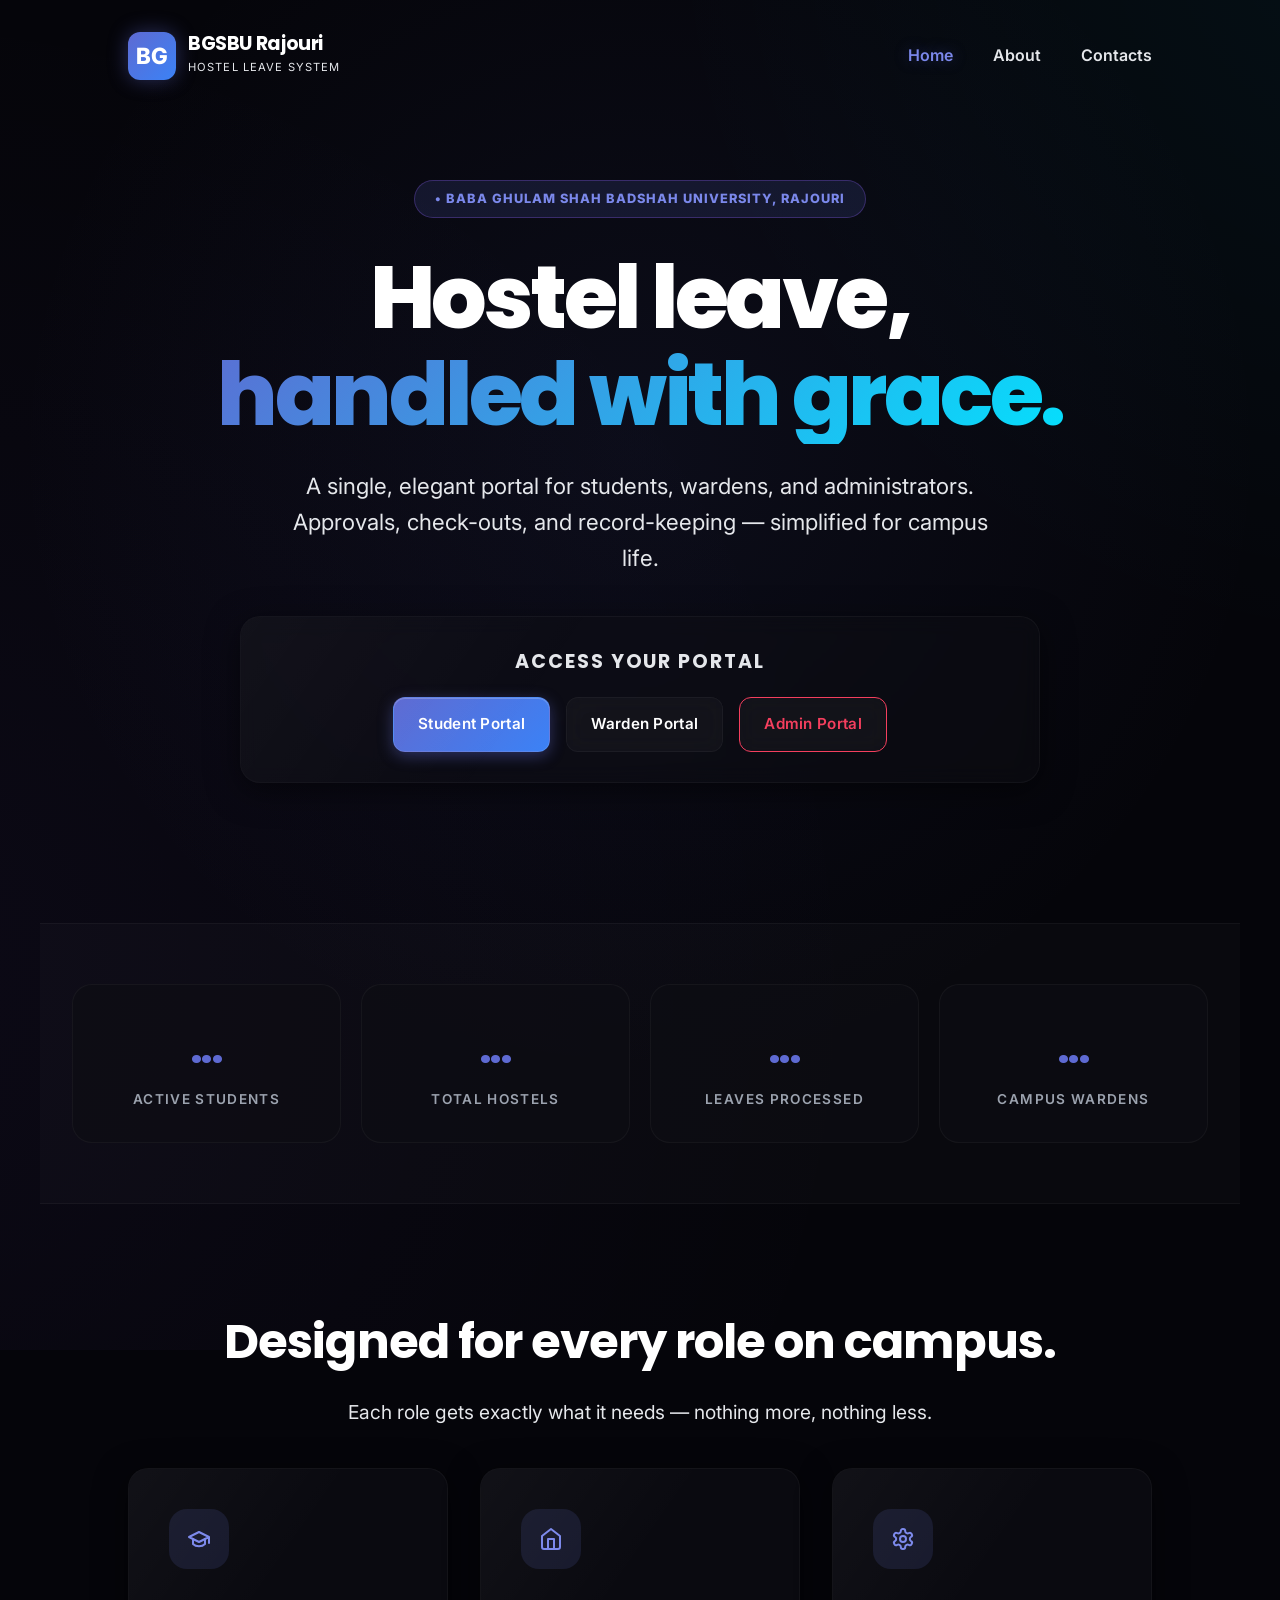
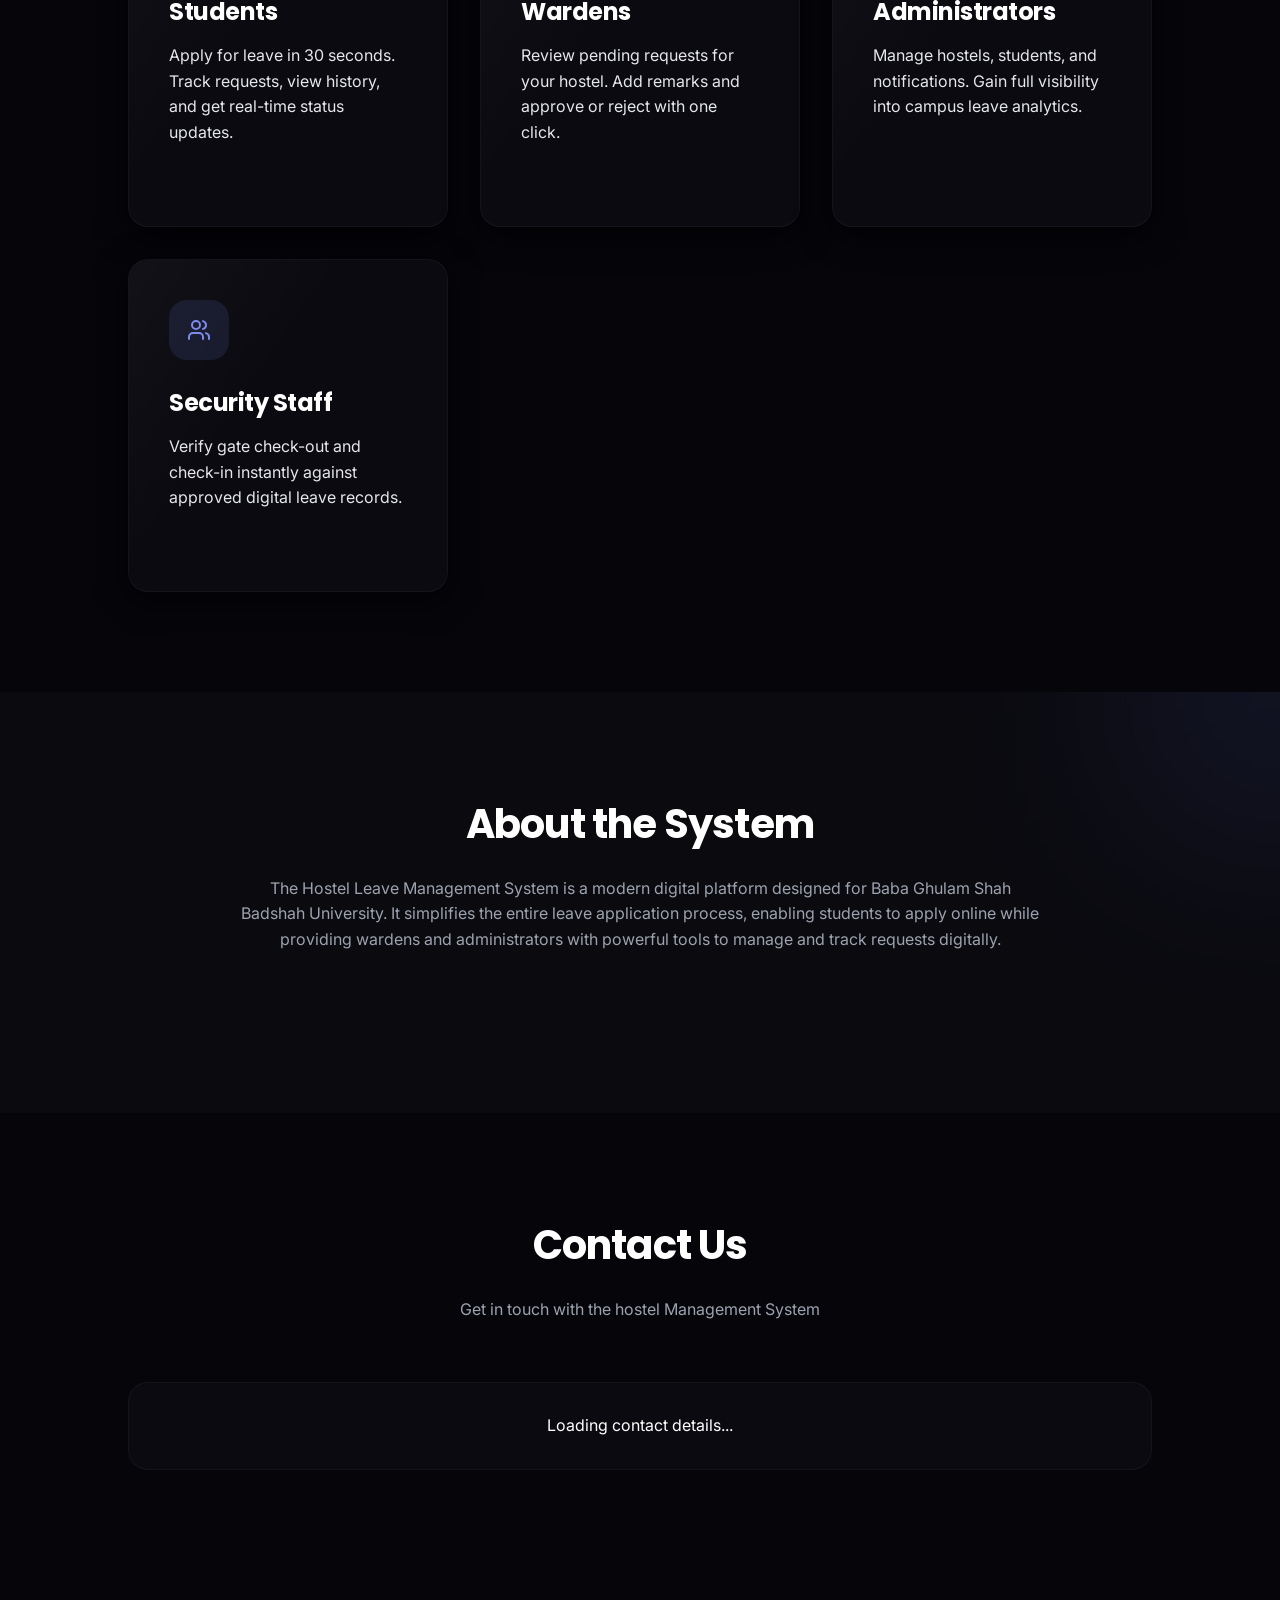
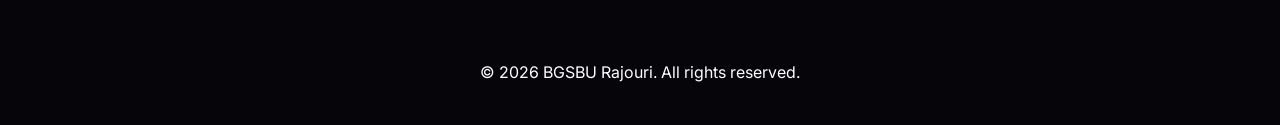
==== commit 7a2ec343: "Updated project features" ====
--- a/frontend/index.html
+++ b/frontend/index.html
@@ -23,9 +23,6 @@
             <a href="index.html" class="active">Home</a>
             <a href="#about">About</a>
             <a href="#contacts">Contacts</a>
-            <a href="student-login.html">Student Login</a>
-            <a href="warden-login.html">Warden Login</a>
-            <a href="admin-login.html">Admin Login</a>
         </nav>
     </header>
 
@@ -37,9 +34,17 @@
             A single, elegant portal for students, wardens, and administrators.
             Approvals, check-outs, and record-keeping — simplified for campus life.
         </p>
-        <div class="hero-buttons" style="display: flex; gap: 16px; justify-content: center;">
-            <a href="student-login.html" class="btn btn-primary" style="padding: 16px 40px; font-size: 1.1rem;">Student
-                Portal</a>
+        <div style="margin-top: 40px; display: flex; justify-content: center;">
+            <div class="card" style="padding: 30px; max-width: 800px; width: 100%; background: rgba(15, 15, 20, 0.4); border: 1px solid var(--glass-border); backdrop-filter: blur(10px);">
+                <div style="text-align: center; margin-bottom: 20px;">
+                    <h3 style="font-size: 1.2rem; color: var(--text-muted); text-transform: uppercase; letter-spacing: 0.1em;">Access Your Portal</h3>
+                </div>
+                <div class="hero-buttons" style="display: flex; gap: 16px; justify-content: center; flex-wrap: wrap;">
+                    <a href="student-login.html" class="btn btn-primary" style="padding: 14px 24px; font-size: 0.95rem;">Student Portal</a>
+                    <a href="warden-login.html" class="btn btn-secondary" style="padding: 14px 24px; font-size: 0.95rem;">Warden Portal</a>
+                    <a href="admin-login.html" class="btn btn-secondary" style="padding: 14px 24px; font-size: 0.95rem; border-color: var(--danger); color: var(--danger);">Admin Portal</a>
+                </div>
+            </div>
         </div>
     </section>
 
--- a/frontend/style.css
+++ b/frontend/style.css
@@ -1732,7 +1732,85 @@
     color: var(--text-muted);
 }
 
+/* ===================== MOBILE RESPONSIVENESS ===================== */
+@media (max-width: 1024px) {
+    .dash-main {
+        padding: var(--space-6) var(--space-4);
+    }
+    .admin-stats {
+        grid-template-columns: repeat(auto-fit, minmax(220px, 1fr));
+    }
+}
+
 @media (max-width: 768px) {
+    /* Navbar */
+    .dash-navbar {
+        padding: 0 var(--space-4);
+        justify-content: space-between;
+    }
+    .logo-text h2 {
+        font-size: 1rem;
+    }
+    .dash-user-name {
+        display: none;
+    }
+    
+    /* Sidebar */
+    .sidebar {
+        transform: translateX(-100%);
+        width: 280px;
+        box-shadow: 10px 0 30px rgba(0,0,0,0.5);
+        transition: transform 0.3s ease;
+    }
+    .sidebar.mobile-open {
+        transform: translateX(0);
+    }
+    
+    /* Main Content */
+    .dash-main, .sidebar.collapsed + .dash-main {
+        margin-left: 0 !important;
+        padding: var(--space-4);
+        padding-top: 100px; /* Account for navbar */
+    }
+    
+    /* Dashboard Cards */
+    .admin-stats {
+        grid-template-columns: 1fr;
+    }
+    .stat-card {
+        padding: var(--space-4);
+    }
+    
+    /* Forms & Inline Grids */
+    .auth-card [style*="grid-template-columns"], 
+    .card [style*="grid-template-columns"],
+    .settings-grid {
+        grid-template-columns: 1fr !important;
+        gap: 16px !important;
+    }
+    
+    .form-input, select, textarea, input[type="text"], input[type="password"], input[type="email"], input[type="tel"], input[type="date"] {
+        padding: 12px 14px;
+        font-size: 1rem; /* Prevent zoom */
+    }
+    
+    /* Table Responsive Overrides */
+    .students-table th, .students-table td,
+    .data-table th, .data-table td {
+        padding: 12px 16px;
+        font-size: 0.85rem;
+        white-space: nowrap;
+    }
+    
+    .card, .auth-card {
+        padding: var(--space-4);
+        margin-bottom: var(--space-6);
+    }
+    
+    .section-page-title h1 {
+        font-size: 1.8rem;
+    }
+    
     .about-section, .contacts-section {
         padding: 60px 5% !important;
     }
@@ -1741,5 +1819,18 @@
     }
 }
 
+/* Prevent horizontal scroll globally */
+html, body {
+    max-width: 100%;
+    overflow-x: hidden;
+}
+
+/* Tables horizontal scrolling */
+.table-container, .students-table-container {
+    overflow-x: auto;
+    -webkit-overflow-scrolling: touch;
+    width: 100%;
+}
+
 input::-ms-reveal, input::-ms-clear { display: none; }
 input::-webkit-credentials-auto-fill-button { visibility: hidden; pointer-events: none; position: absolute; right: 0; }
